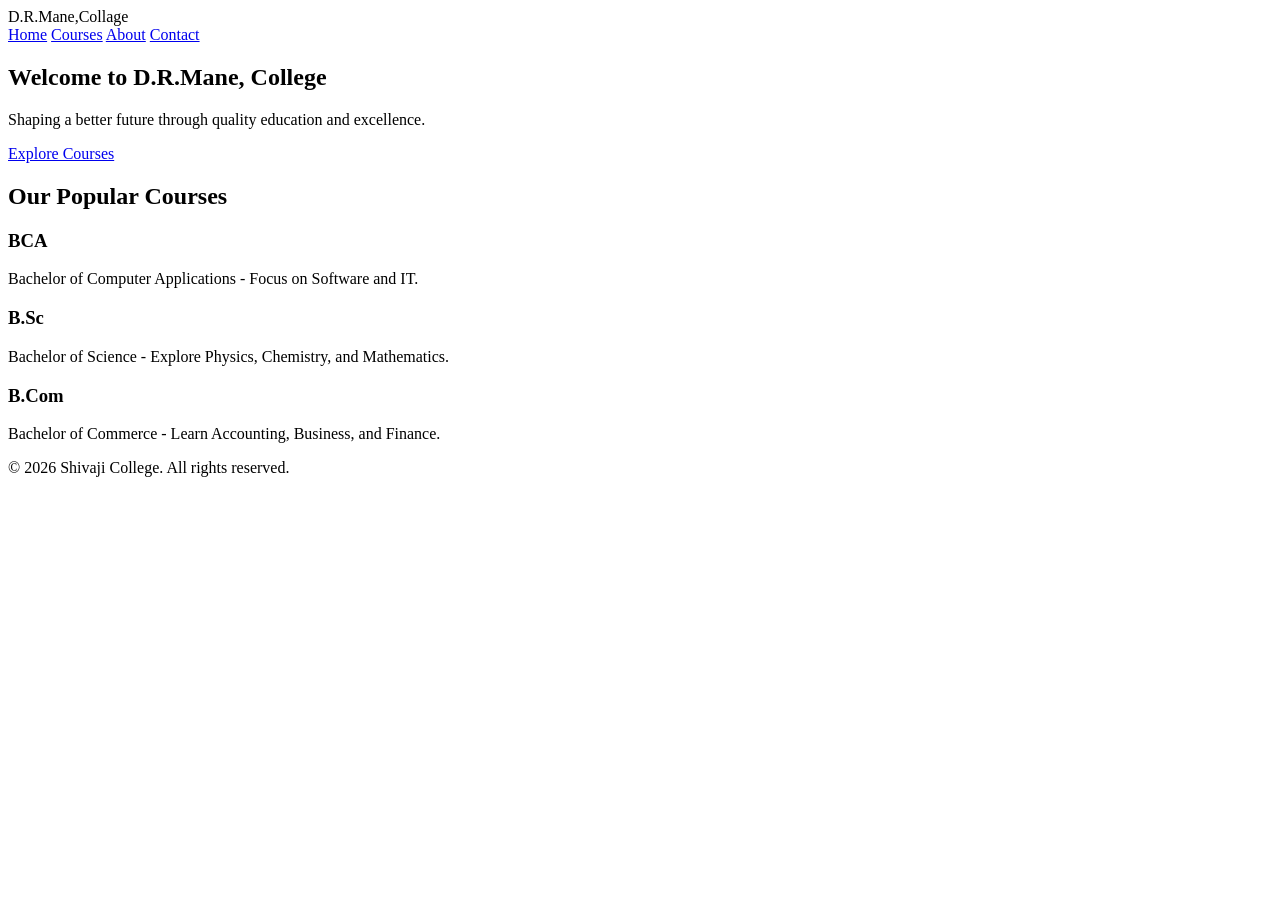
==== college.html @ 56f674e9 "Add files via upload" ====
<!DOCTYPE html>
<html lang="en">
<head>
    <meta charset="UTF-8">
    <meta name="viewport" content="width=device-width, initial-scale=1.0">
    <title>College Website</title>
    <link rel="stylesheet" href="style.css">
</head>
<body>

    <!-- Header / Navbar -->
    <header>
        <div class="logo">D.R.Mane,Collage</div>
        <nav>
            <a href="#">Home</a>
            <a href="#courses">Courses</a>
            <a href="#about">About</a>
            <a href="#contact">Contact</a>
        </nav>
    </header>

    <!-- Hero Section -->
    <section class="hero">
        <h1>Welcome to D.R.Mane, College</h1>
        <p>Shaping a better future through quality education and excellence.</p>
        <a href="#courses" class="btn">Explore Courses</a>
    </section>

    <!-- Courses Section -->
    <section id="courses" class="courses-section">
        <h2>Our Popular Courses</h2>
        <div class="course-container">
            <div class="course-card">
                <h3>BCA</h3>
                <p>Bachelor of Computer Applications - Focus on Software and IT.</p>
            </div>
            <div class="course-card">
                <h3>B.Sc</h3>
                <p>Bachelor of Science - Explore Physics, Chemistry, and Mathematics.</p>
            </div>
            <div class="course-card">
                <h3>B.Com</h3>
                <p>Bachelor of Commerce - Learn Accounting, Business, and Finance.</p>
            </div>
        </div>
    </section>

    <!-- Footer -->
    <footer>
        <p>&copy; 2026 Shivaji College. All rights reserved.</p>
    </footer>

</body>
</html>
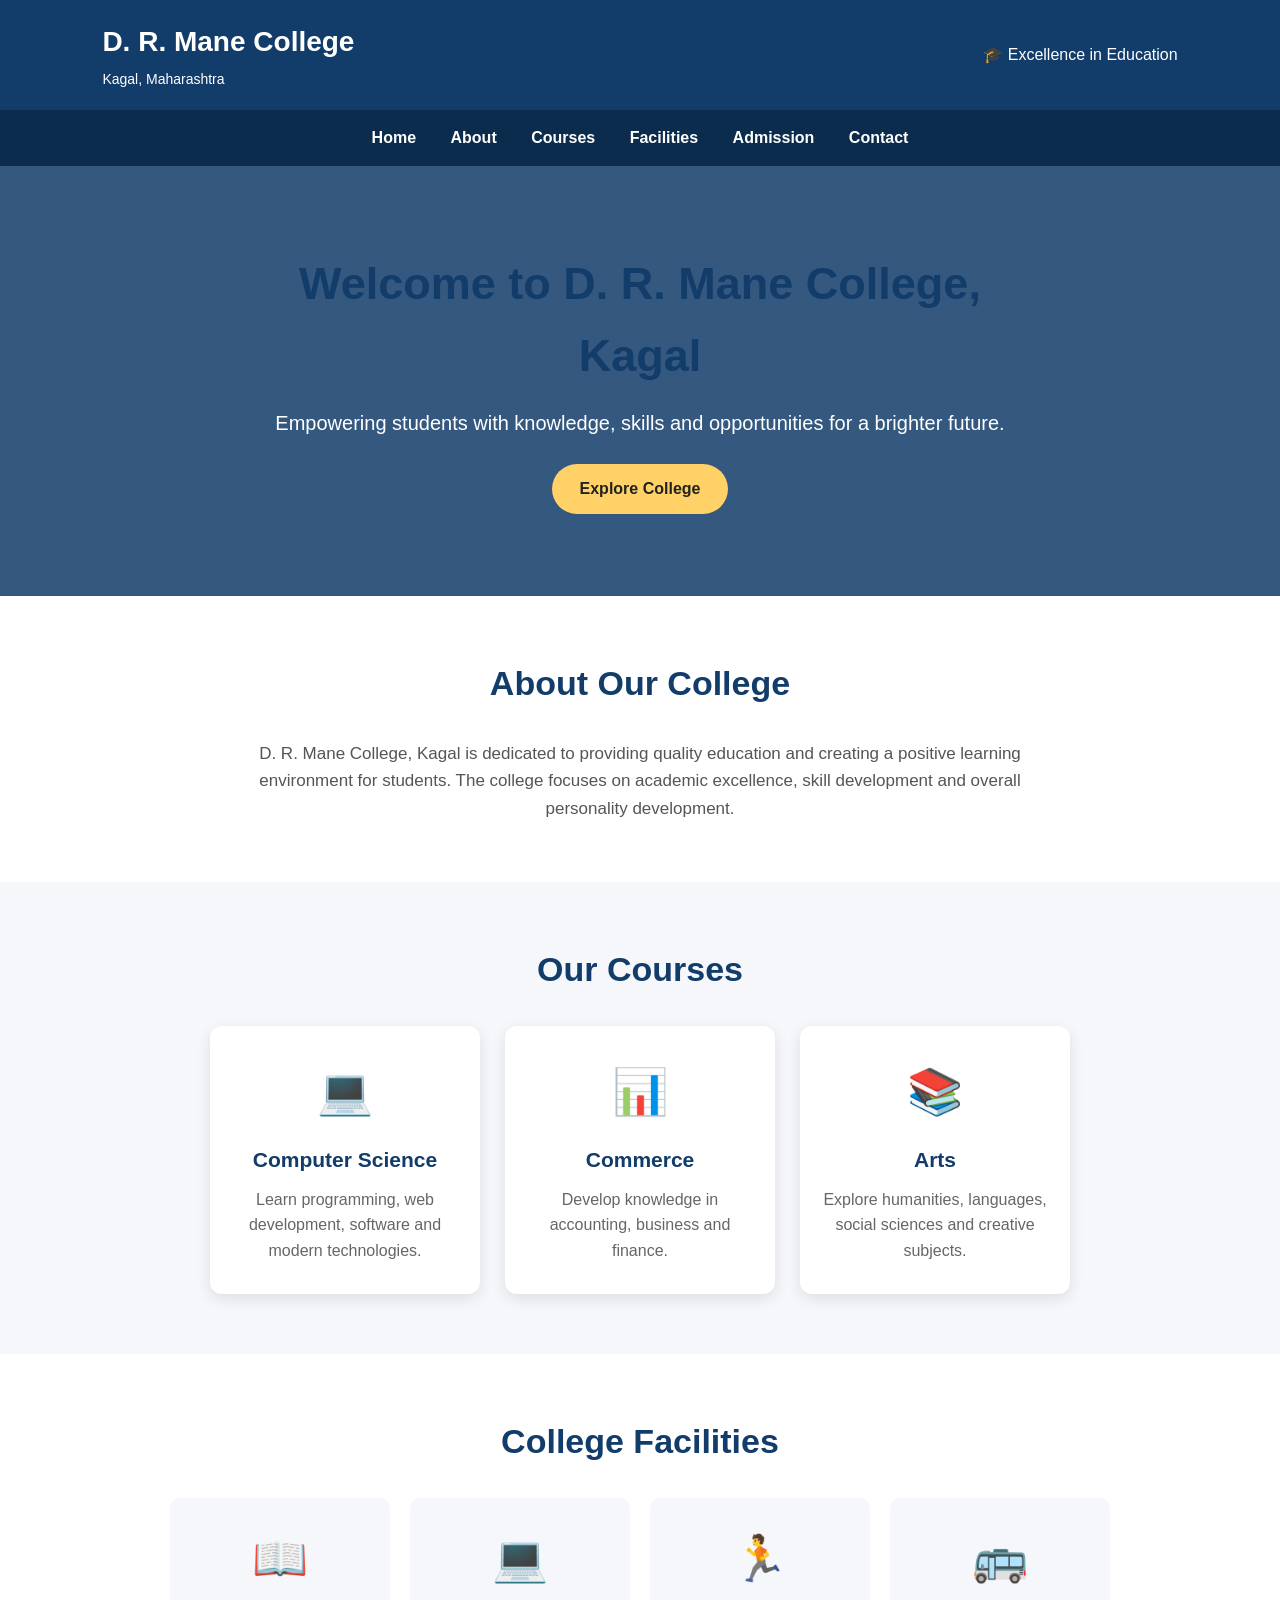
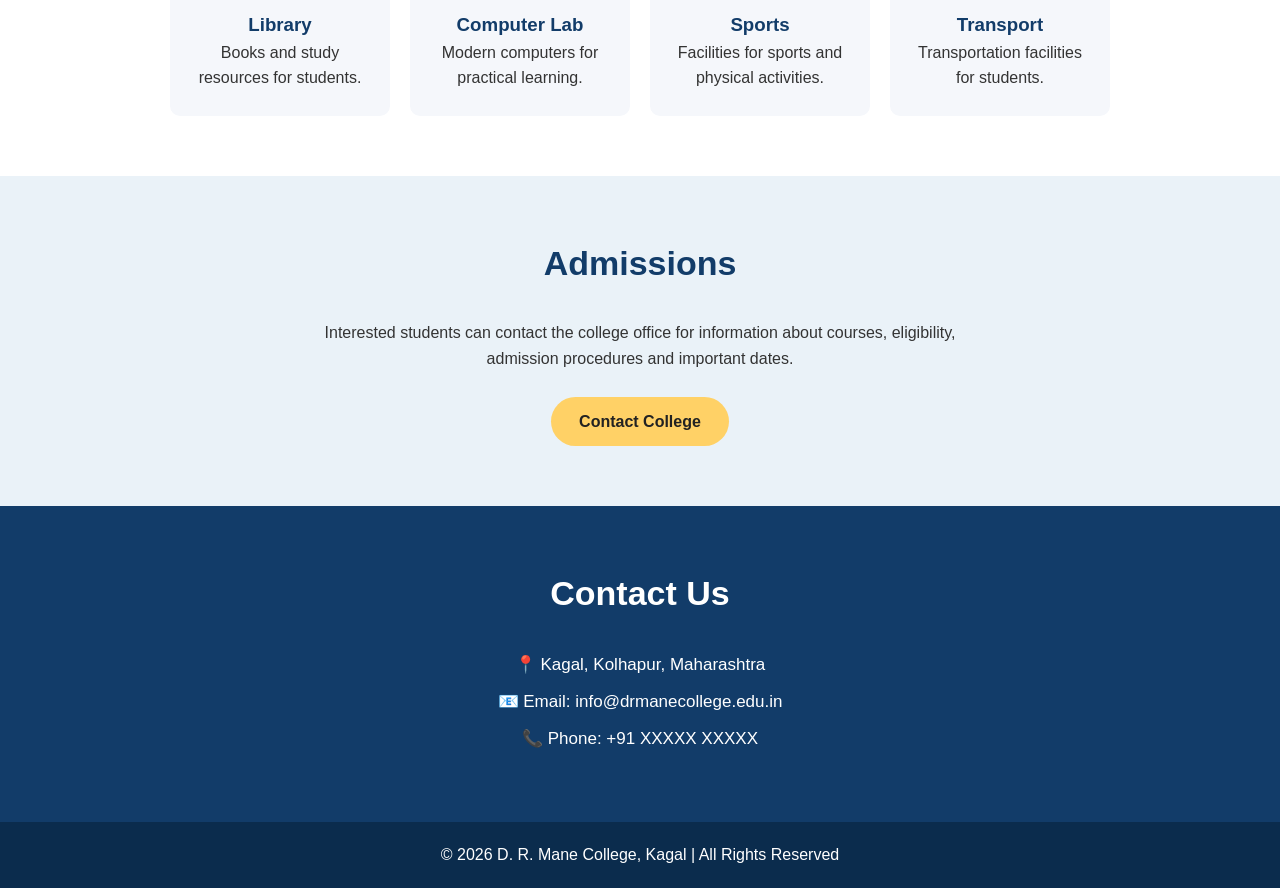
==== commit 030aa912: "Add files via upload" ====
--- a/college.html
+++ b/college.html
@@ -3,51 +3,454 @@
 <head>
     <meta charset="UTF-8">
     <meta name="viewport" content="width=device-width, initial-scale=1.0">
-    <title>College Website</title>
-    <link rel="stylesheet" href="style.css">
+
+    <title>D. R. Mane College, Kagal</title>
+
+    <style>
+        * {
+            margin: 0;
+            padding: 0;
+            box-sizing: border-box;
+            font-family: Arial, sans-serif;
+        }
+
+        body {
+            background-color: #f5f7fb;
+            color: #333;
+            line-height: 1.6;
+        }
+
+        /* Header */
+        header {
+            background: #123c69;
+            color: white;
+            padding: 20px 8%;
+            display: flex;
+            align-items: center;
+            justify-content: space-between;
+            flex-wrap: wrap;
+        }
+
+        .college-name h1 {
+            font-size: 28px;
+        }
+
+        .college-name p {
+            font-size: 14px;
+            margin-top: 3px;
+        }
+
+        /* Navigation */
+        nav {
+            background: #0b2c4d;
+            text-align: center;
+            padding: 15px;
+        }
+
+        nav a {
+            color: white;
+            text-decoration: none;
+            margin: 0 15px;
+            font-size: 16px;
+            font-weight: bold;
+        }
+
+        nav a:hover {
+            color: #ffd166;
+        }
+
+        /* Hero Section */
+        .hero {
+            min-height: 430px;
+            display: flex;
+            justify-content: center;
+            align-items: center;
+            text-align: center;
+            padding: 50px 20px;
+
+            background: linear-gradient(
+                rgba(18, 60, 105, 0.85),
+                rgba(18, 60, 105, 0.85)
+            );
+        }
+
+        .hero-content {
+            color: white;
+            max-width: 800px;
+        }
+
+        .hero-content h2 {
+            font-size: 45px;
+            margin-bottom: 15px;
+        }
+
+        .hero-content p {
+            font-size: 20px;
+            margin-bottom: 25px;
+        }
+
+        .btn {
+            display: inline-block;
+            background: #ffd166;
+            color: #222;
+            padding: 12px 28px;
+            border-radius: 25px;
+            text-decoration: none;
+            font-weight: bold;
+        }
+
+        .btn:hover {
+            background: white;
+        }
+
+        /* Common Section */
+        section {
+            padding: 60px 8%;
+        }
+
+        section h2 {
+            text-align: center;
+            color: #123c69;
+            font-size: 34px;
+            margin-bottom: 30px;
+        }
+
+        /* About */
+        .about {
+            background: white;
+            text-align: center;
+        }
+
+        .about p {
+            max-width: 800px;
+            margin: auto;
+            color: #555;
+            font-size: 17px;
+        }
+
+        /* Courses */
+        .courses {
+            display: flex;
+            justify-content: center;
+            flex-wrap: wrap;
+            gap: 25px;
+        }
+
+        .course-card {
+            background: white;
+            width: 270px;
+            padding: 30px 20px;
+            text-align: center;
+            border-radius: 12px;
+            box-shadow: 0 5px 15px rgba(0,0,0,0.1);
+            transition: 0.3s;
+        }
+
+        .course-card:hover {
+            transform: translateY(-8px);
+        }
+
+        .course-card h3 {
+            color: #123c69;
+            margin-bottom: 10px;
+            font-size: 21px;
+        }
+
+        .course-card p {
+            color: #666;
+        }
+
+        .icon {
+            font-size: 45px;
+            margin-bottom: 15px;
+        }
+
+        /* Facilities */
+        .facilities {
+            background: white;
+        }
+
+        .facility-container {
+            display: flex;
+            justify-content: center;
+            flex-wrap: wrap;
+            gap: 20px;
+        }
+
+        .facility {
+            background: #f5f7fb;
+            width: 220px;
+            padding: 25px;
+            text-align: center;
+            border-radius: 10px;
+        }
+
+        .facility h3 {
+            color: #123c69;
+            margin-top: 10px;
+        }
+
+        /* Admission */
+        .admission {
+            text-align: center;
+            background: #eaf2f8;
+        }
+
+        .admission p {
+            max-width: 700px;
+            margin: 0 auto 25px;
+        }
+
+        /* Contact */
+        .contact {
+            text-align: center;
+            background: #123c69;
+            color: white;
+        }
+
+        .contact h2 {
+            color: white;
+        }
+
+        .contact p {
+            margin: 10px;
+            font-size: 17px;
+        }
+
+        /* Footer */
+        footer {
+            background: #0b2c4d;
+            color: white;
+            text-align: center;
+            padding: 20px;
+        }
+
+        /* Responsive Design */
+        @media (max-width: 700px) {
+
+            header {
+                text-align: center;
+                justify-content: center;
+                gap: 10px;
+            }
+
+            nav a {
+                display: block;
+                margin: 10px;
+            }
+
+            .hero-content h2 {
+                font-size: 32px;
+            }
+
+            .hero-content p {
+                font-size: 17px;
+            }
+
+            .course-card,
+            .facility {
+                width: 90%;
+                max-width: 300px;
+            }
+        }
+    </style>
 </head>
+
 <body>
 
-    <!-- Header / Navbar -->
+    <!-- College Header -->
     <header>
-        <div class="logo">D.R.Mane,Collage</div>
-        <nav>
-            <a href="#">Home</a>
-            <a href="#courses">Courses</a>
-            <a href="#about">About</a>
-            <a href="#contact">Contact</a>
-        </nav>
+
+        <div class="college-name">
+            <h1>D. R. Mane College</h1>
+            <p>Kagal, Maharashtra</p>
+        </div>
+
+        <div>
+            🎓 Excellence in Education
+        </div>
+
     </header>
 
-    <!-- Hero Section -->
-    <section class="hero">
-        <h1>Welcome to D.R.Mane, College</h1>
-        <p>Shaping a better future through quality education and excellence.</p>
-        <a href="#courses" class="btn">Explore Courses</a>
-    </section>
-
-    <!-- Courses Section -->
-    <section id="courses" class="courses-section">
-        <h2>Our Popular Courses</h2>
-        <div class="course-container">
+
+    <!-- Navigation -->
+    <nav>
+
+        <a href="#home">Home</a>
+        <a href="#about">About</a>
+        <a href="#courses">Courses</a>
+        <a href="#facilities">Facilities</a>
+        <a href="#admission">Admission</a>
+        <a href="#contact">Contact</a>
+
+    </nav>
+
+
+    <!-- Home -->
+    <section class="hero" id="home">
+
+        <div class="hero-content">
+
+            <h2>Welcome to D. R. Mane College, Kagal</h2>
+
+            <p>
+                Empowering students with knowledge, skills and
+                opportunities for a brighter future.
+            </p>
+
+            <a href="#about" class="btn">
+                Explore College
+            </a>
+
+        </div>
+
+    </section>
+
+
+    <!-- About College -->
+    <section class="about" id="about">
+
+        <h2>About Our College</h2>
+
+        <p>
+            D. R. Mane College, Kagal is dedicated to providing
+            quality education and creating a positive learning
+            environment for students. The college focuses on
+            academic excellence, skill development and overall
+            personality development.
+        </p>
+
+    </section>
+
+
+    <!-- Courses -->
+    <section id="courses">
+
+        <h2>Our Courses</h2>
+
+        <div class="courses">
+
             <div class="course-card">
-                <h3>BCA</h3>
-                <p>Bachelor of Computer Applications - Focus on Software and IT.</p>
-            </div>
+
+                <div class="icon">💻</div>
+
+                <h3>Computer Science</h3>
+
+                <p>
+                    Learn programming, web development,
+                    software and modern technologies.
+                </p>
+
+            </div>
+
+
             <div class="course-card">
-                <h3>B.Sc</h3>
-                <p>Bachelor of Science - Explore Physics, Chemistry, and Mathematics.</p>
-            </div>
+
+                <div class="icon">📊</div>
+
+                <h3>Commerce</h3>
+
+                <p>
+                    Develop knowledge in accounting,
+                    business and finance.
+                </p>
+
+            </div>
+
+
             <div class="course-card">
-                <h3>B.Com</h3>
-                <p>Bachelor of Commerce - Learn Accounting, Business, and Finance.</p>
-            </div>
+
+                <div class="icon">📚</div>
+
+                <h3>Arts</h3>
+
+                <p>
+                    Explore humanities, languages,
+                    social sciences and creative subjects.
+                </p>
+
+            </div>
+
         </div>
-    </section>
+
+    </section>
+
+
+    <!-- Facilities -->
+    <section class="facilities" id="facilities">
+
+        <h2>College Facilities</h2>
+
+        <div class="facility-container">
+
+            <div class="facility">
+                <div class="icon">📖</div>
+                <h3>Library</h3>
+                <p>Books and study resources for students.</p>
+            </div>
+
+            <div class="facility">
+                <div class="icon">💻</div>
+                <h3>Computer Lab</h3>
+                <p>Modern computers for practical learning.</p>
+            </div>
+
+            <div class="facility">
+                <div class="icon">🏃</div>
+                <h3>Sports</h3>
+                <p>Facilities for sports and physical activities.</p>
+            </div>
+
+            <div class="facility">
+                <div class="icon">🚌</div>
+                <h3>Transport</h3>
+                <p>Transportation facilities for students.</p>
+            </div>
+
+        </div>
+
+    </section>
+
+
+    <!-- Admission -->
+    <section class="admission" id="admission">
+
+        <h2>Admissions</h2>
+
+        <p>
+            Interested students can contact the college office
+            for information about courses, eligibility,
+            admission procedures and important dates.
+        </p>
+
+        <a href="#contact" class="btn">
+            Contact College
+        </a>
+
+    </section>
+
+
+    <!-- Contact -->
+    <section class="contact" id="contact">
+
+        <h2>Contact Us</h2>
+
+        <p>📍 Kagal, Kolhapur, Maharashtra</p>
+
+        <p>📧 Email: info@drmanecollege.edu.in</p>
+
+        <p>📞 Phone: +91 XXXXX XXXXX</p>
+
+    </section>
+
 
     <!-- Footer -->
     <footer>
-        <p>&copy; 2026 Shivaji College. All rights reserved.</p>
+
+        <p>
+            © 2026 D. R. Mane College, Kagal | All Rights Reserved
+        </p>
+
     </footer>
 
 </body>
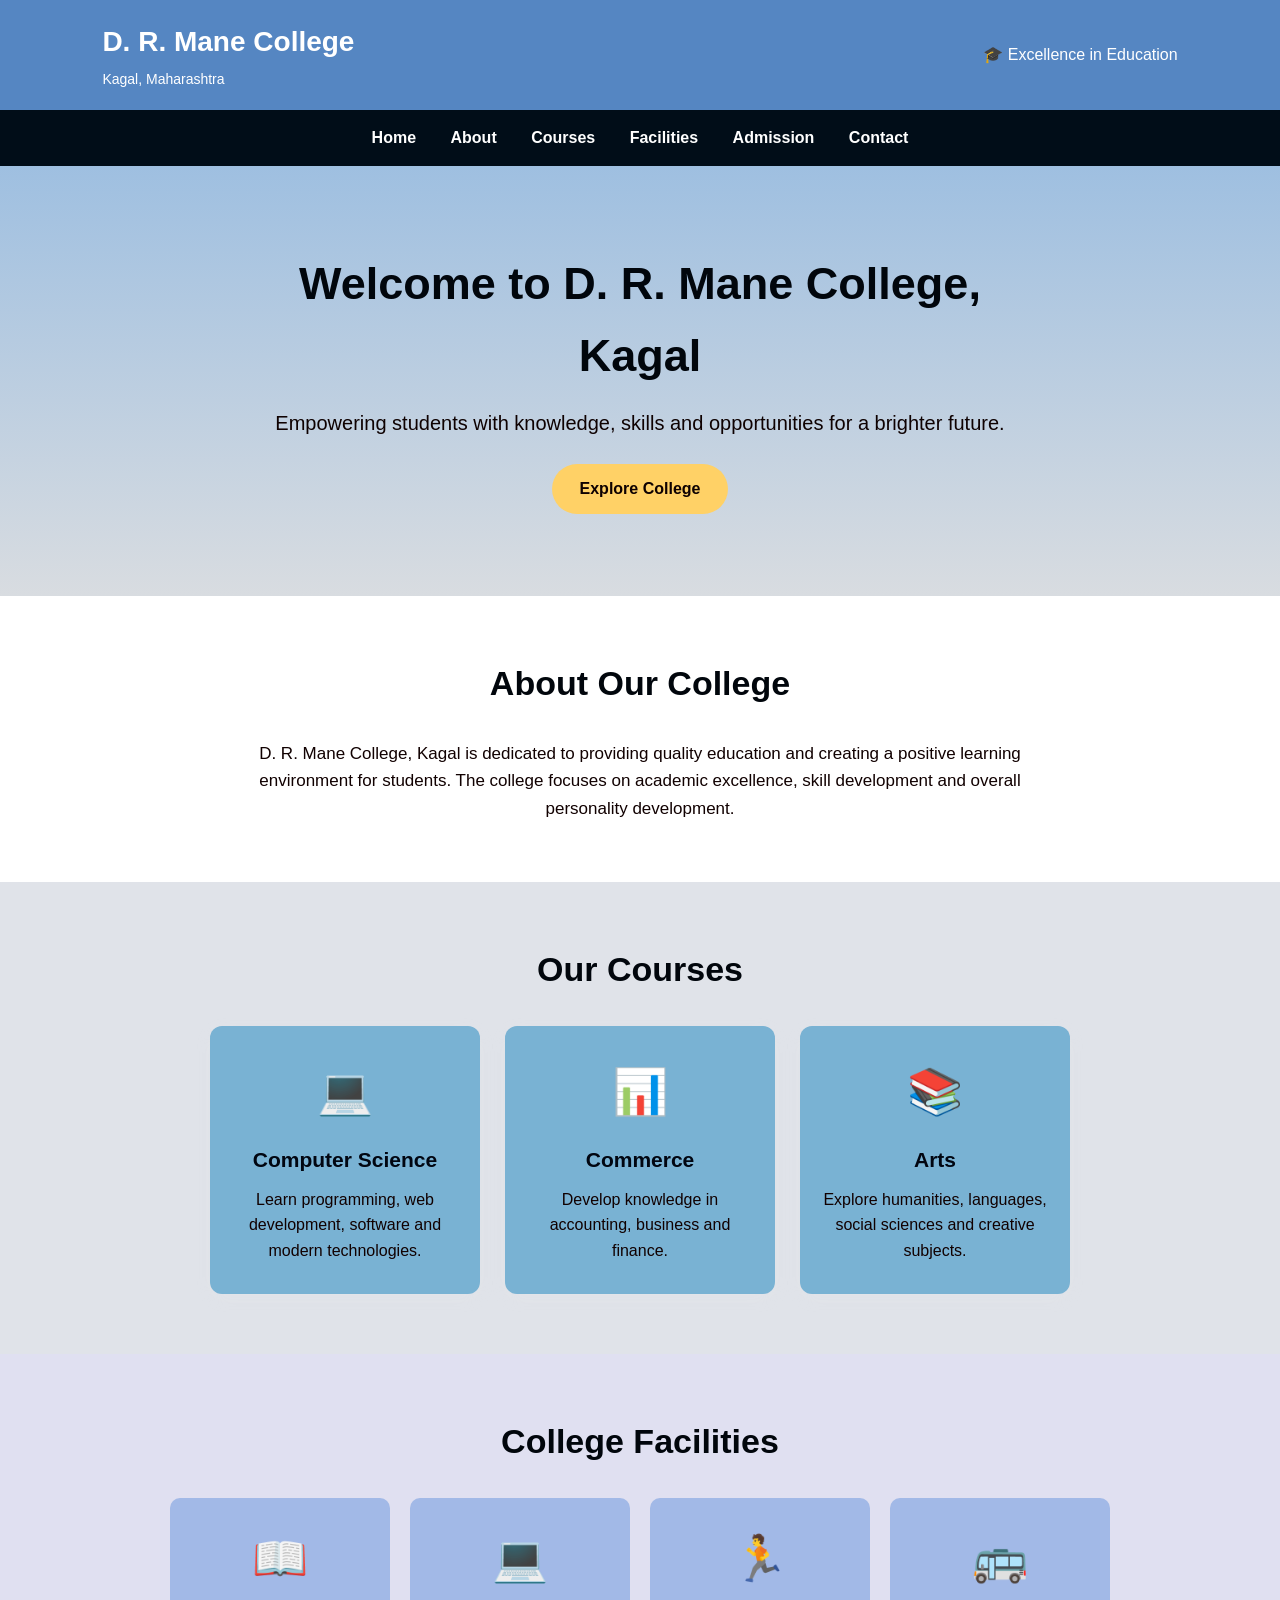
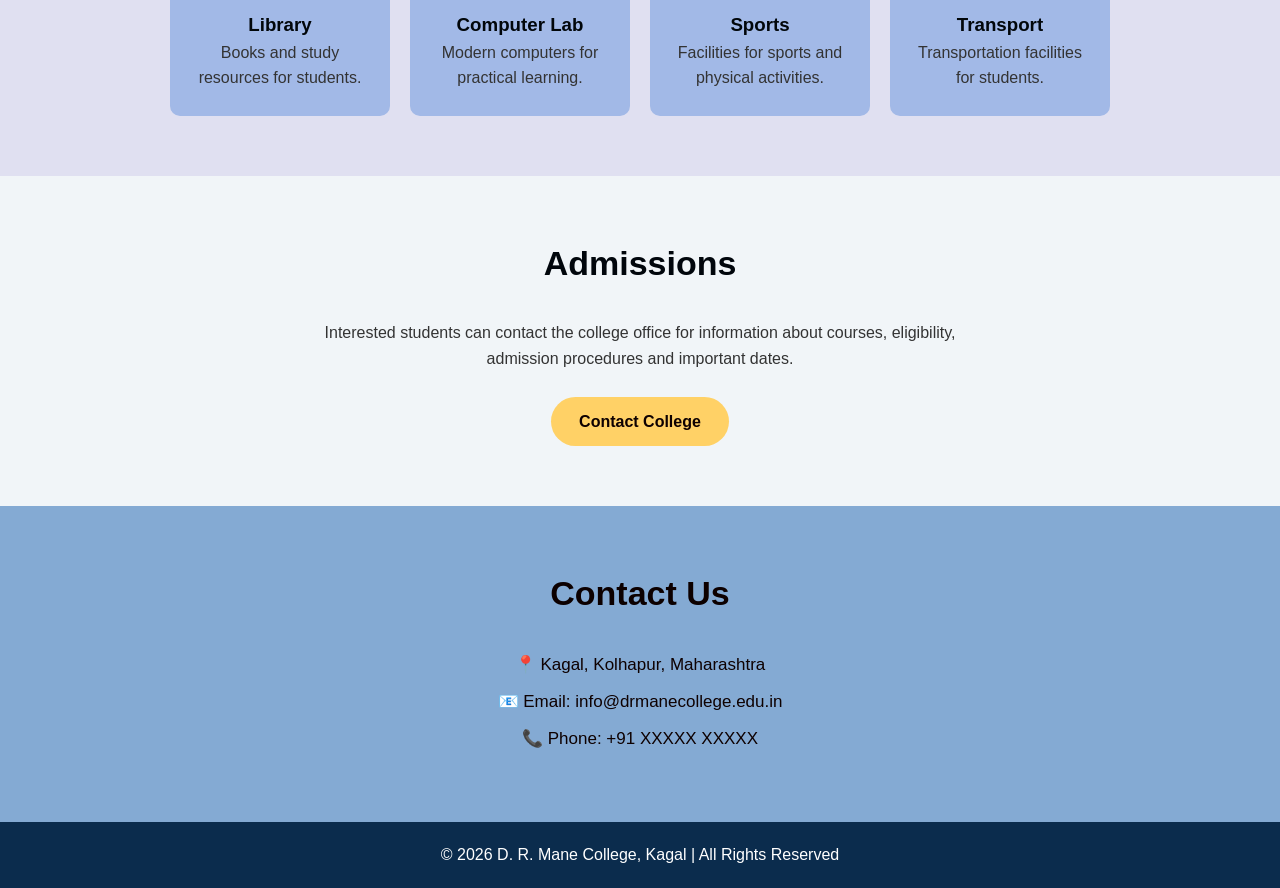
==== commit 48093eb5: "Add files via upload" ====
--- a/college.html
+++ b/college.html
@@ -15,14 +15,14 @@
         }
 
         body {
-            background-color: #f5f7fb;
+            background-color: #e0e3e9;
             color: #333;
             line-height: 1.6;
         }
 
         /* Header */
         header {
-            background: #123c69;
+            background: #5586c2;
             color: white;
             padding: 20px 8%;
             display: flex;
@@ -42,7 +42,7 @@
 
         /* Navigation */
         nav {
-            background: #0b2c4d;
+            background: #010d18;
             text-align: center;
             padding: 15px;
         }
@@ -56,7 +56,7 @@
         }
 
         nav a:hover {
-            color: #ffd166;
+            color: #a07718;
         }
 
         /* Hero Section */
@@ -69,13 +69,13 @@
             padding: 50px 20px;
 
             background: linear-gradient(
-                rgba(18, 60, 105, 0.85),
-                rgba(18, 60, 105, 0.85)
+                rgba(147, 185, 223, 0.85),
+                rgba(215, 219, 223, 0.85)
             );
         }
 
         .hero-content {
-            color: white;
+            color: rgb(14, 1, 1);
             max-width: 800px;
         }
 
@@ -92,7 +92,7 @@
         .btn {
             display: inline-block;
             background: #ffd166;
-            color: #222;
+            color: #0e0101;
             padding: 12px 28px;
             border-radius: 25px;
             text-decoration: none;
@@ -110,7 +110,7 @@
 
         section h2 {
             text-align: center;
-            color: #123c69;
+            color: #01060c;
             font-size: 34px;
             margin-bottom: 30px;
         }
@@ -124,7 +124,7 @@
         .about p {
             max-width: 800px;
             margin: auto;
-            color: #555;
+            color: #110101;
             font-size: 17px;
         }
 
@@ -137,12 +137,12 @@
         }
 
         .course-card {
-            background: white;
+            background: rgb(121, 178, 211);
             width: 270px;
             padding: 30px 20px;
             text-align: center;
             border-radius: 12px;
-            box-shadow: 0 5px 15px rgba(0,0,0,0.1);
+            box-shadow: 0 5px 15px rgba(242, 243, 243, 0.1);
             transition: 0.3s;
         }
 
@@ -151,13 +151,13 @@
         }
 
         .course-card h3 {
-            color: #123c69;
+            color: #010611;
             margin-bottom: 10px;
             font-size: 21px;
         }
 
         .course-card p {
-            color: #666;
+            color: #110000;
         }
 
         .icon {
@@ -167,7 +167,7 @@
 
         /* Facilities */
         .facilities {
-            background: white;
+            background: rgb(224, 224, 241);
         }
 
         .facility-container {
@@ -178,7 +178,7 @@
         }
 
         .facility {
-            background: #f5f7fb;
+            background: #a2b9e7;
             width: 220px;
             padding: 25px;
             text-align: center;
@@ -186,14 +186,14 @@
         }
 
         .facility h3 {
-            color: #123c69;
+            color: #01060a;
             margin-top: 10px;
         }
 
         /* Admission */
         .admission {
             text-align: center;
-            background: #eaf2f8;
+            background: #f1f5f8;
         }
 
         .admission p {
@@ -204,12 +204,12 @@
         /* Contact */
         .contact {
             text-align: center;
-            background: #123c69;
-            color: white;
+            background: #84aad3;
+            color: rgb(14, 1, 1);
         }
 
         .contact h2 {
-            color: white;
+            color: rgb(12, 0, 0);
         }
 
         .contact p {
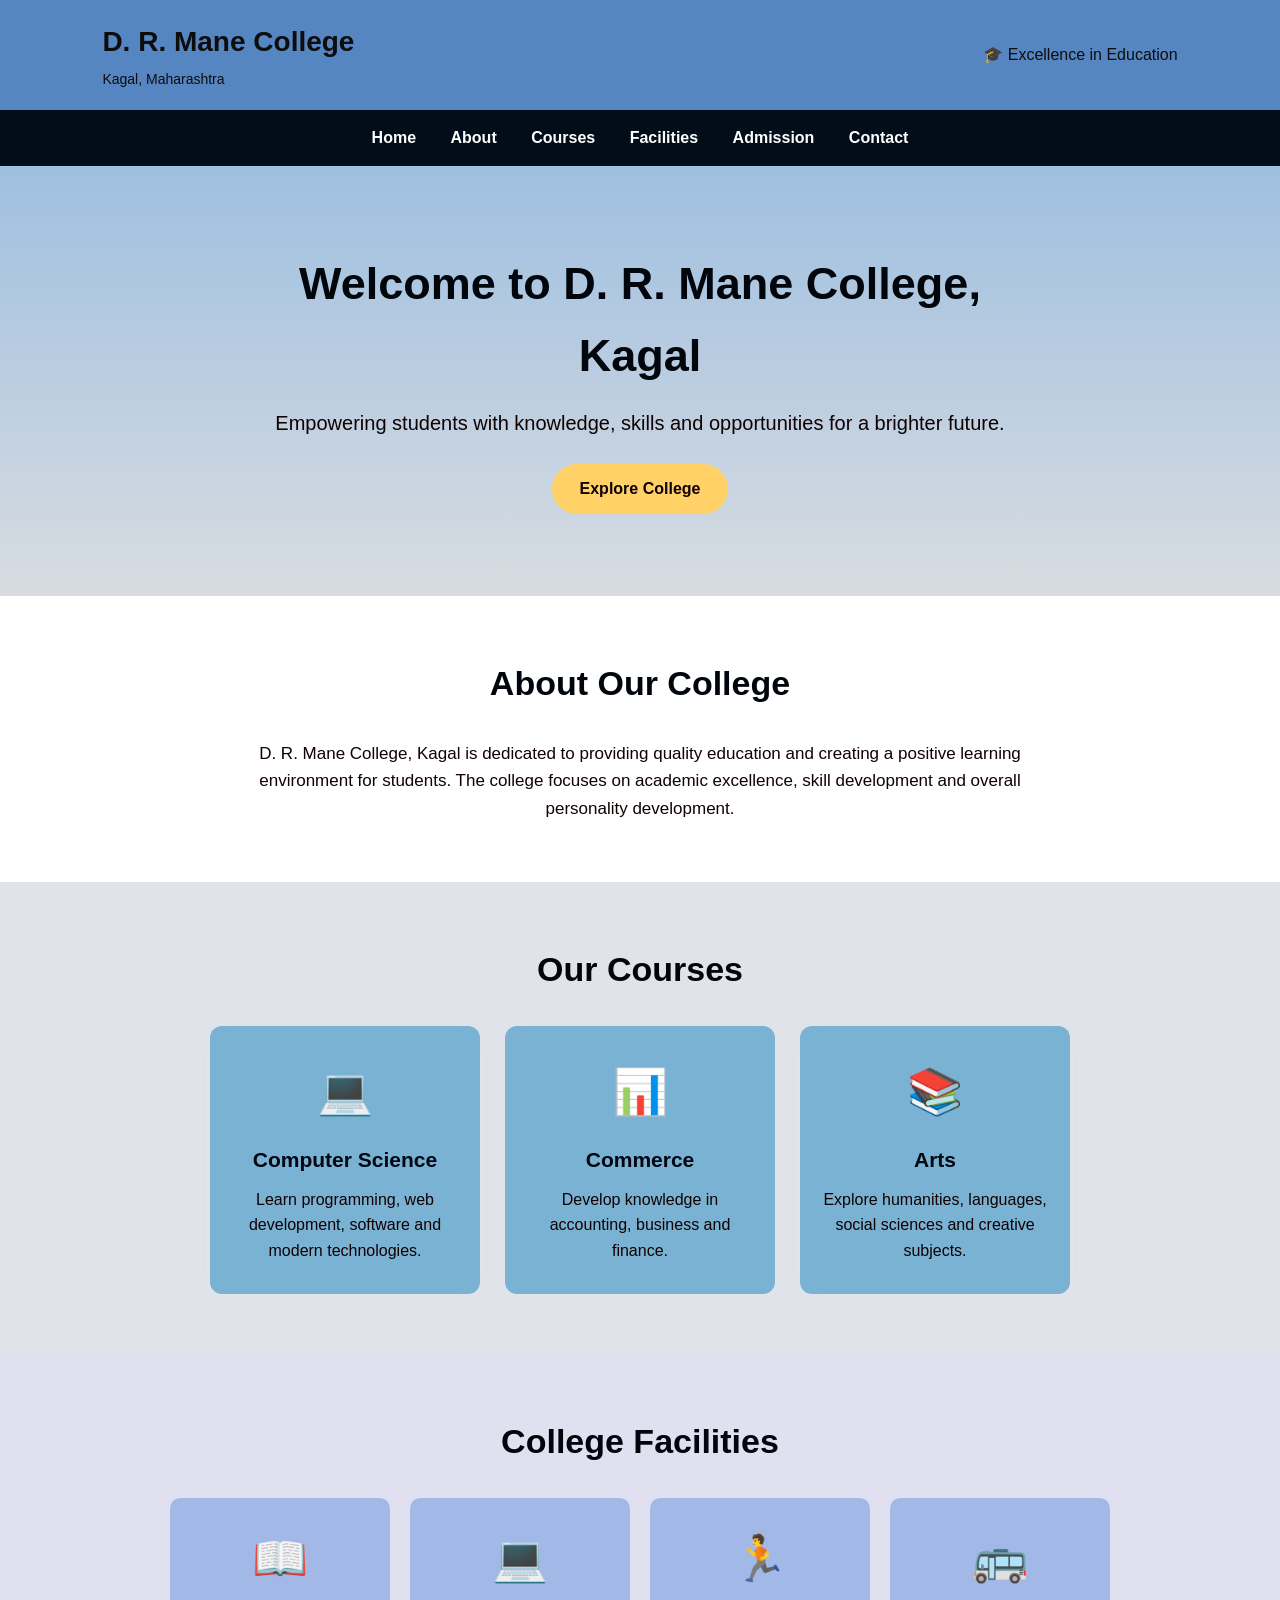
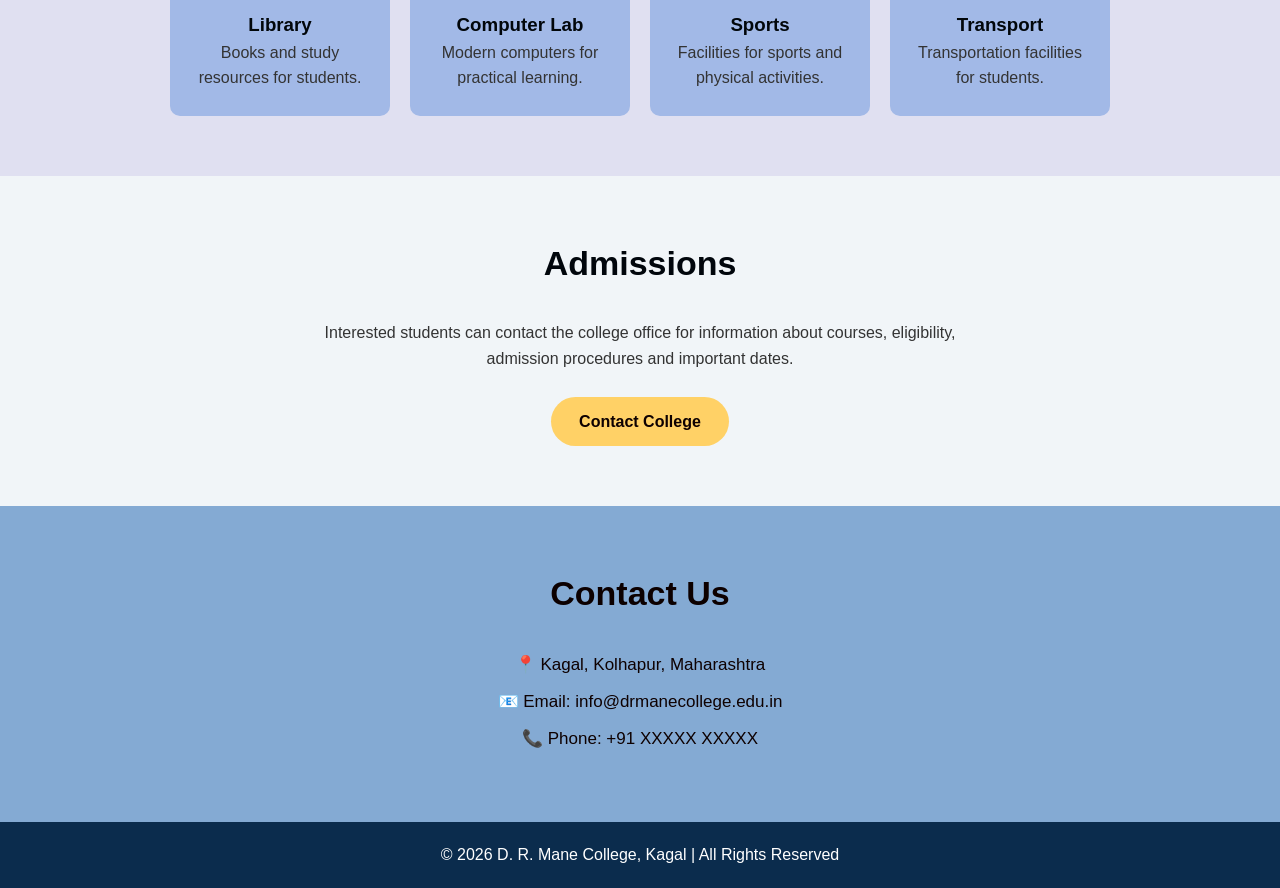
==== commit 4161e5da: "Add files via upload" ====
--- a/college.html
+++ b/college.html
@@ -23,7 +23,7 @@
         /* Header */
         header {
             background: #5586c2;
-            color: white;
+            color: rgb(14, 13, 13);
             padding: 20px 8%;
             display: flex;
             align-items: center;
